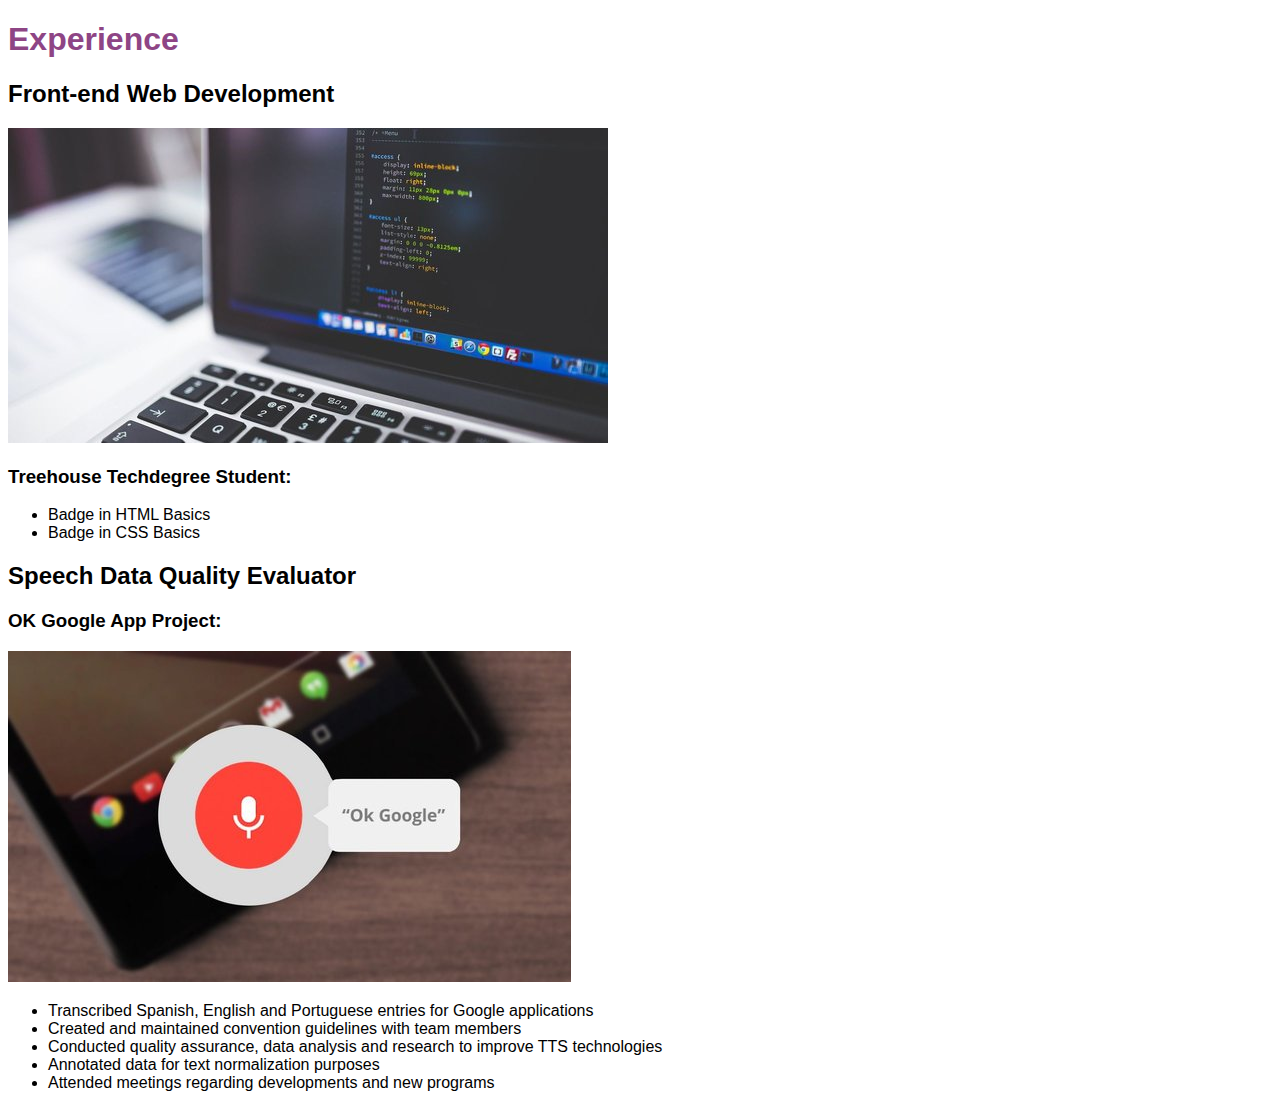
==== portfolio_update_v1/Experience.html @ 139d3390 "Add files via upload" ====
<!DOCTYPE html>
<html>
      <head>
        <title>Bobbie's Experience</title>
        <link rel="stylesheet" href="Experience.css">
      </head>
      <body>
        <h1>Experience</h1>
        <h2>Front-end Web Development</h2>
        <img src="images/coding.jpg" alt="laptop with html coding on screen">
        <h3>Treehouse Techdegree Student:</h3>
      <ul>
        <li>Badge in HTML Basics</li>
        <li>Badge in CSS Basics</li>
      </ul>

        <h2>Speech Data Quality Evaluator</h2>
        <h3>OK Google App Project:</h3>
        <img src="images/app.jpg" alt="mobile phone with Google app">
      <ul>
        <li>Transcribed Spanish, English and Portuguese entries for Google applications</li>
        <li>Created and maintained convention guidelines with team members</li>
        <li>Conducted quality assurance, data analysis and research to improve TTS technologies</li>
        <li>Annotated data for text normalization purposes</li>
        <li>Attended meetings regarding developments and new programs</li>
      </ul>

    </body>
</html>
---- portfolio_update_v1/Experience.css ----
body {
    font-family: "Roboto", sans-serif;
}

h1 {
  color: #8E4585;
}

.main-image {
  border: solid 4px purple;
  border-radius: 20%;
}
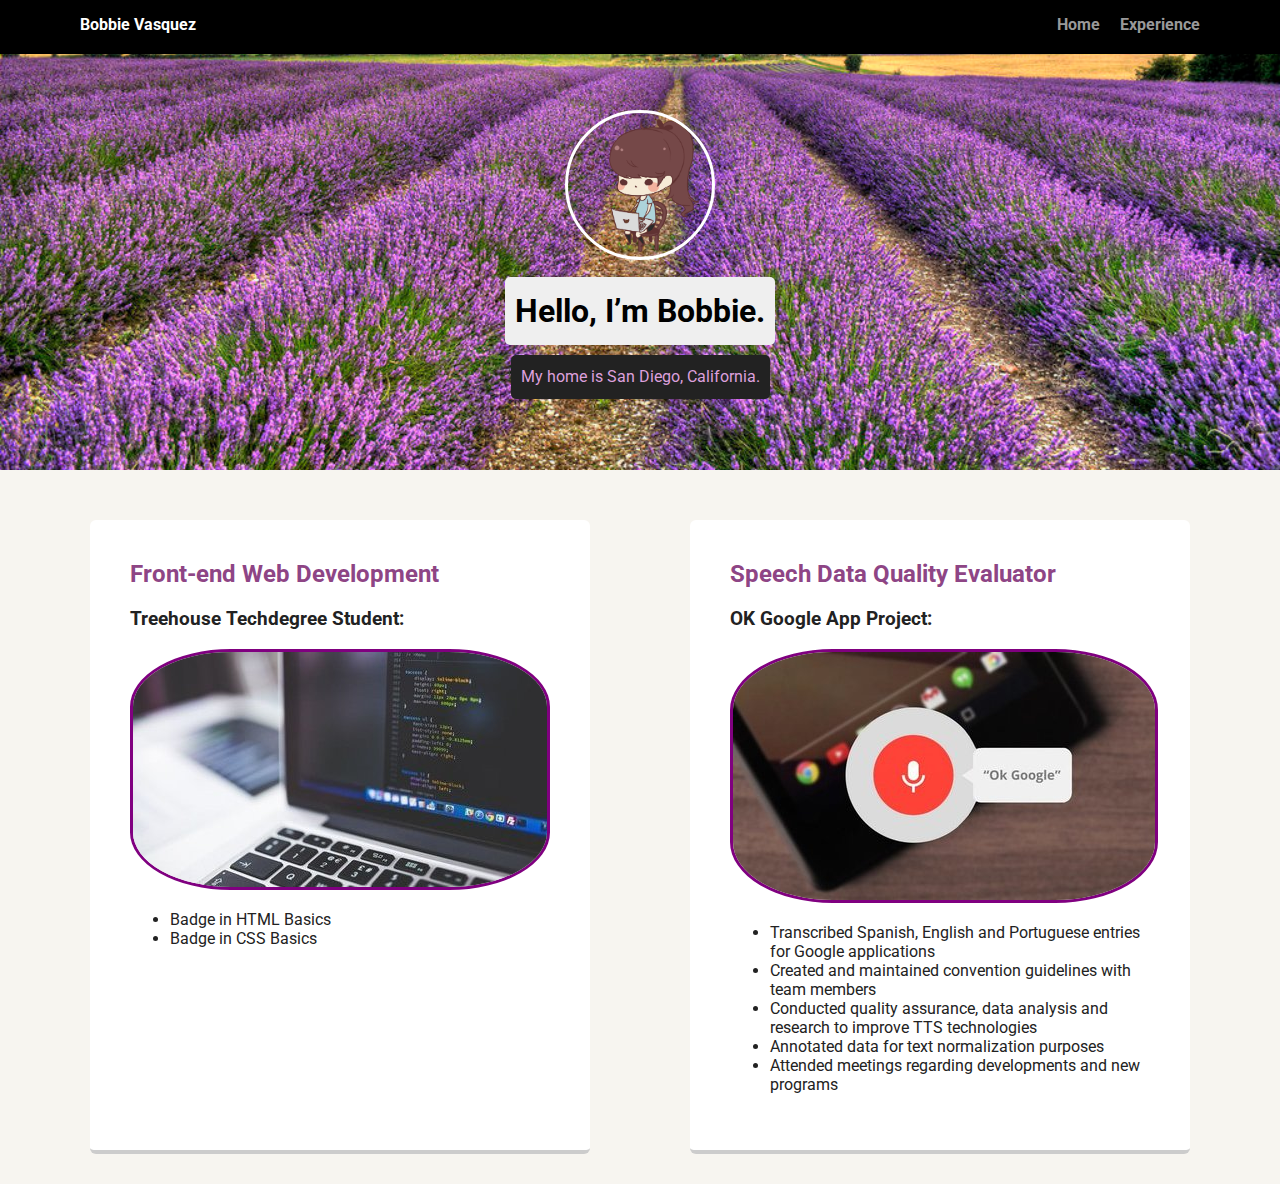
==== commit b7056e9a: "Add files via upload" ====
--- a/portfolio_update_v1/Experience.html
+++ b/portfolio_update_v1/Experience.html
@@ -3,20 +3,40 @@
       <head>
         <title>Bobbie's Experience</title>
         <link rel="stylesheet" href="Experience.css">
+        <link rel="stylesheet" href="styles.css">
+        <link href="https://fonts.googleapis.com/css?family=Muli%7CRoboto:400,300,500,700,900" rel="stylesheet">
       </head>
-      <body>
-        <h1>Experience</h1>
+        <body>
+
+          <div class="main-nav">
+              <ul class="nav">
+                <li class="name">Bobbie Vasquez</li>
+                <li><a href="index.html">Home</a></li>
+                <li><a href="Experience.html">Experience</a></li>
+              </ul>
+          </div>
+
+          <header>
+            <img src="images/new_avatar.png" alt="Cartoon doodle of Bobbie" class="profile-image">
+            <h1 class="tag name">Hello, I’m Bobbie.</h1>
+            <p class="tag location">My home is San Diego, California.</p>
+          </header>
+      </head>
+      <main class="flex">
+        <div class="card">
+
         <h2>Front-end Web Development</h2>
-        <img src="images/coding.jpg" alt="laptop with html coding on screen">
         <h3>Treehouse Techdegree Student:</h3>
+        <img src="images/coding.jpg" alt="laptop with html coding on screen" class="main-image">
       <ul>
         <li>Badge in HTML Basics</li>
         <li>Badge in CSS Basics</li>
       </ul>
-
+    </div>
+<div class="card">
         <h2>Speech Data Quality Evaluator</h2>
         <h3>OK Google App Project:</h3>
-        <img src="images/app.jpg" alt="mobile phone with Google app">
+        <img src="images/app.jpg" alt="mobile phone with Google app" class="main-image">
       <ul>
         <li>Transcribed Spanish, English and Portuguese entries for Google applications</li>
         <li>Created and maintained convention guidelines with team members</li>
@@ -24,6 +44,7 @@
         <li>Annotated data for text normalization purposes</li>
         <li>Attended meetings regarding developments and new programs</li>
       </ul>
+    </div>
 
     </body>
 </html>
--- a/portfolio_update_v1/styles.css
+++ b/portfolio_update_v1/styles.css
@@ -0,0 +1,226 @@
+/* Global Layout Set-up */
+* {
+  box-sizing: border-box;
+}
+
+body {
+  margin: 0;
+  padding: 0;
+  text-align: center;
+  font-family: 'Roboto', sans-serif;
+  color: #222;
+  background: #f7f5f0;
+}
+/* Link Styles */
+
+a {
+  text-decoration: none;
+  color: #999;
+}
+a:hover {
+  color: #6633ff;
+}
+
+/* Section Styles */
+
+.main-nav {
+  width: 100%;
+  background: black;
+  min-height: 30px;
+  padding: 10px;
+  position: fixed;
+  text-align: center;
+}
+.nav {
+  display: flex;
+  justify-content: space-around;
+  font-weight: 700;
+  list-style-type: none;
+  margin: 0 auto;
+  padding: 0;
+}
+
+.nav .name {
+    display: block;
+    margin-right: auto;
+    color: white;
+}
+.nav li {
+  padding: 5px 10px 10px 10px;
+}
+.nav a {
+  transition: all .5s;
+}
+.nav a:hover {
+  color: white
+}
+
+header {
+  text-align: center;
+  background: url('images/lavenderfield.jpg') no-repeat top center ;
+  background-size: cover;
+  overflow: hidden;
+  padding-top: 60px;
+}
+header {
+  line-height: 1.5;
+}
+header .profile-image {
+  margin-top: 50px;
+  width: 150px;
+  height: 150px;
+  border-radius: 50%;
+  border: 3px solid white;
+  transition: all 1s;
+}
+header .profile-image:hover {
+  transform: scale(1.2) rotate(5deg);
+}
+.tag {
+  background-color: #efefef;
+  color: black;
+  padding: 10px;
+  border-radius: 5px;
+  display: table;
+  margin: 10px auto;
+}
+.location {
+  background-color: #222;
+  color: #DDA0DD;
+}
+.card {
+  margin: 30px;
+  padding: 20px 40px 40px;
+  max-width: 500px;
+  text-align: left;
+  background: #fff;
+  border-bottom: 4px solid #ccc;
+  border-radius: 6px;
+  transition: all .5s;
+}
+.card:hover {
+  border-color: #ff99ff;
+}
+
+ul.skills {
+  padding: 0;
+  text-align: center;
+}
+
+.skills li {
+  border-radius: 6px;
+  display: inline-block;
+  background: #ff9904;
+  color: white;
+  padding: 5px 10px;
+  margin: 2px;
+}
+
+.skills li:nth-child(odd) {
+  background: #0399ff;
+}
+
+footer {
+  width: 100%;
+  min-height: 30px;
+  padding: 20px 0 40px 20px;
+}
+
+footer .copyright {
+  top: -8px;
+  font-size: .75em;
+}
+
+footer ul {
+  list-style-type: none;
+  margin: 0;
+  padding: 0;
+}
+
+footer ul li {
+  display: inline-block;
+}
+
+a.social {
+  display: inline-block;
+  text-indent: -9999px;
+  margin-left: 5px;
+  width: 30px;
+  height: 30px;
+  background-size: 30px 30px;
+  opacity: .4;
+  transition: all .5s;
+}
+a.twitter {
+  background-image: url(images/twitter.svg);
+}
+a.linkedin {
+  background-image: url(images/linkedin.svg);
+}
+a.github {
+  background-image: url(images/github.svg);
+}
+a.social:hover {
+  opacity: 1;
+}
+.clearfix {
+  clear: both;
+}
+
+/* Styles for larger screens */
+@media screen and (min-width: 720px) {
+
+  .flex {
+      display: -ms-flexbox;      /* TWEENER - IE 10 */
+      display: flex;
+      max-width: 1200px;
+      -ms-flex-pack: distribute;
+      justify-content: space-around;
+      margin: 0 auto;
+  }
+
+  header {
+    min-height: 470px;
+  }
+
+  .nav {
+    max-width: 1200px;
+    padding: 0 30px;
+  }
+
+
+  main {
+    padding-top: 20px;
+  }
+
+  main p {
+    line-height: 1.6em;
+  }
+
+  footer {
+    font-size: 1.3em;
+    max-width: 1200px;
+    margin: 40px auto;
+  }
+  .main-image {
+    border: solid 4px #8E4585;
+    border-radius: 10%;
+
+
+}
+h2 {
+  color: #8E4585;
+}
+body {
+    font-family: "Roboto", sans-serif;
+}
+
+h1 {
+  color: #8E4585;
+}
+
+.main-image {
+  border: solid 3px purple;
+  border-radius: 24%;
+}
+}
